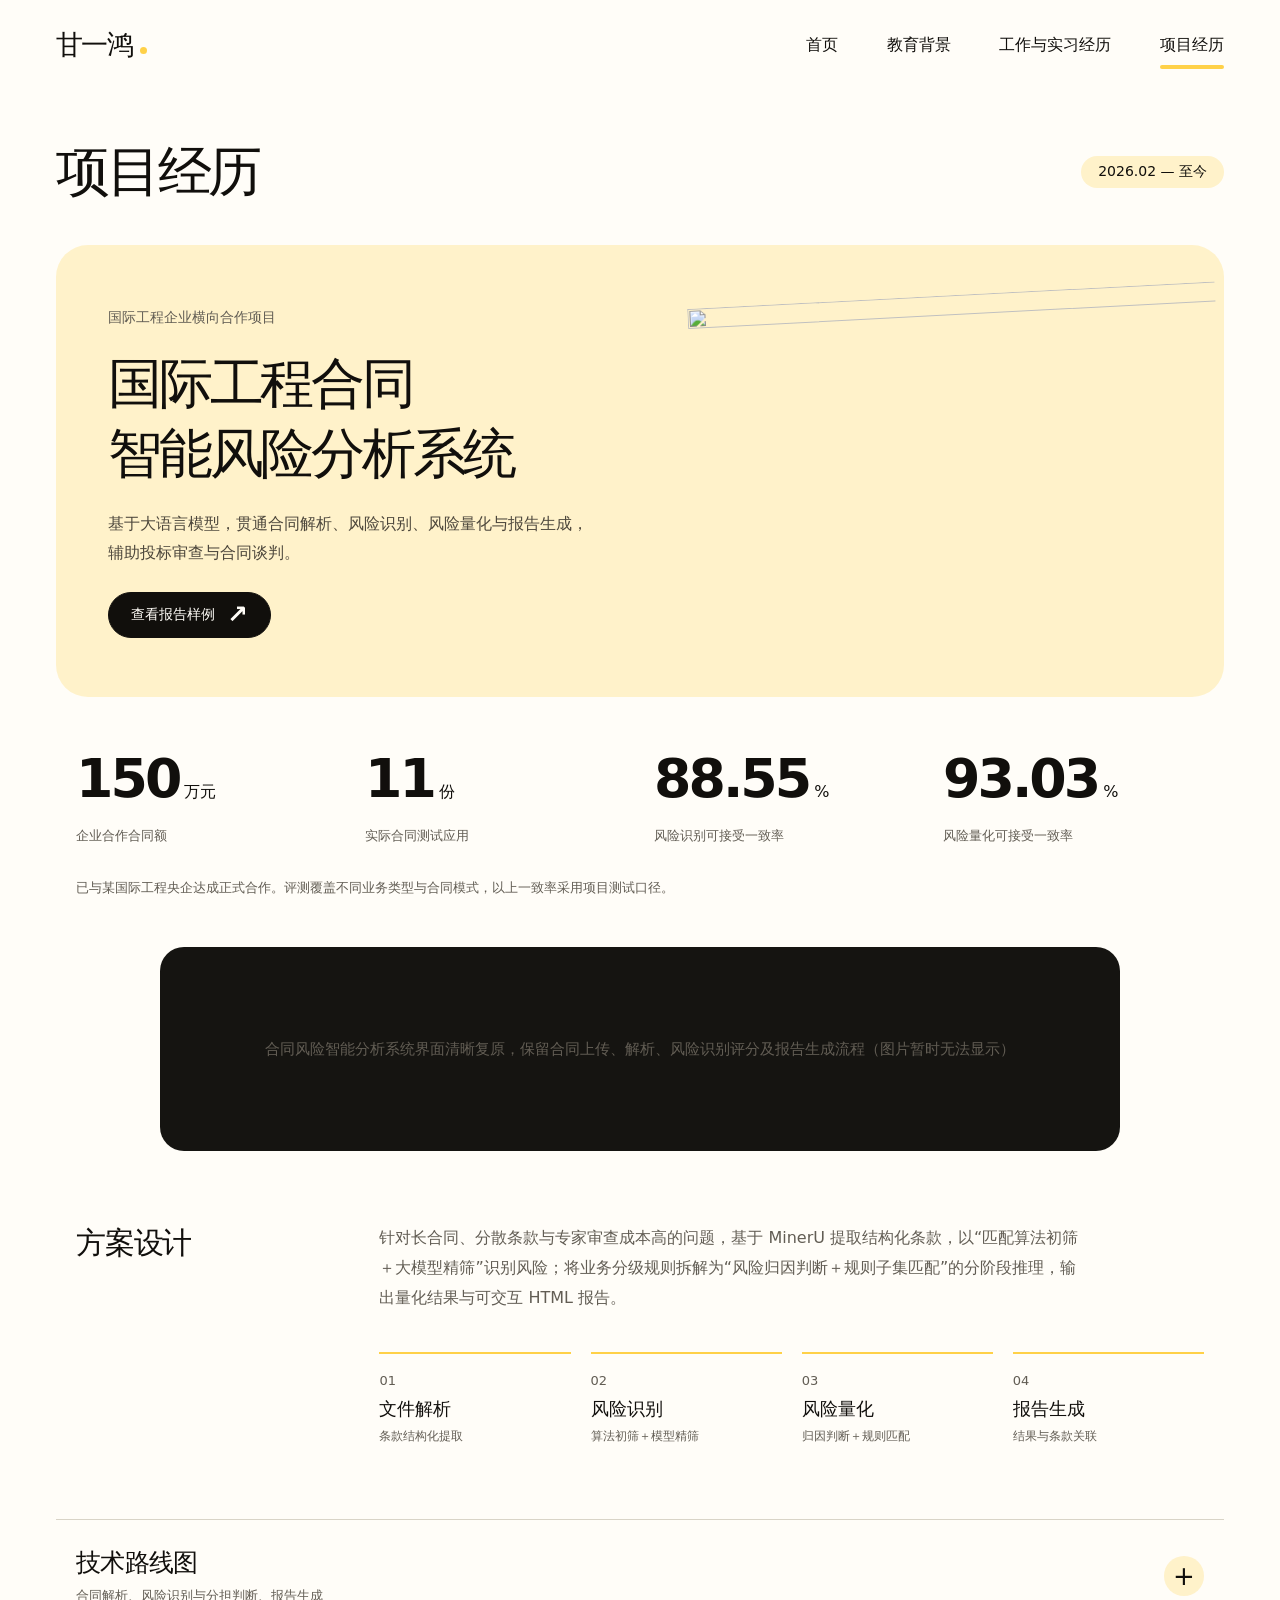
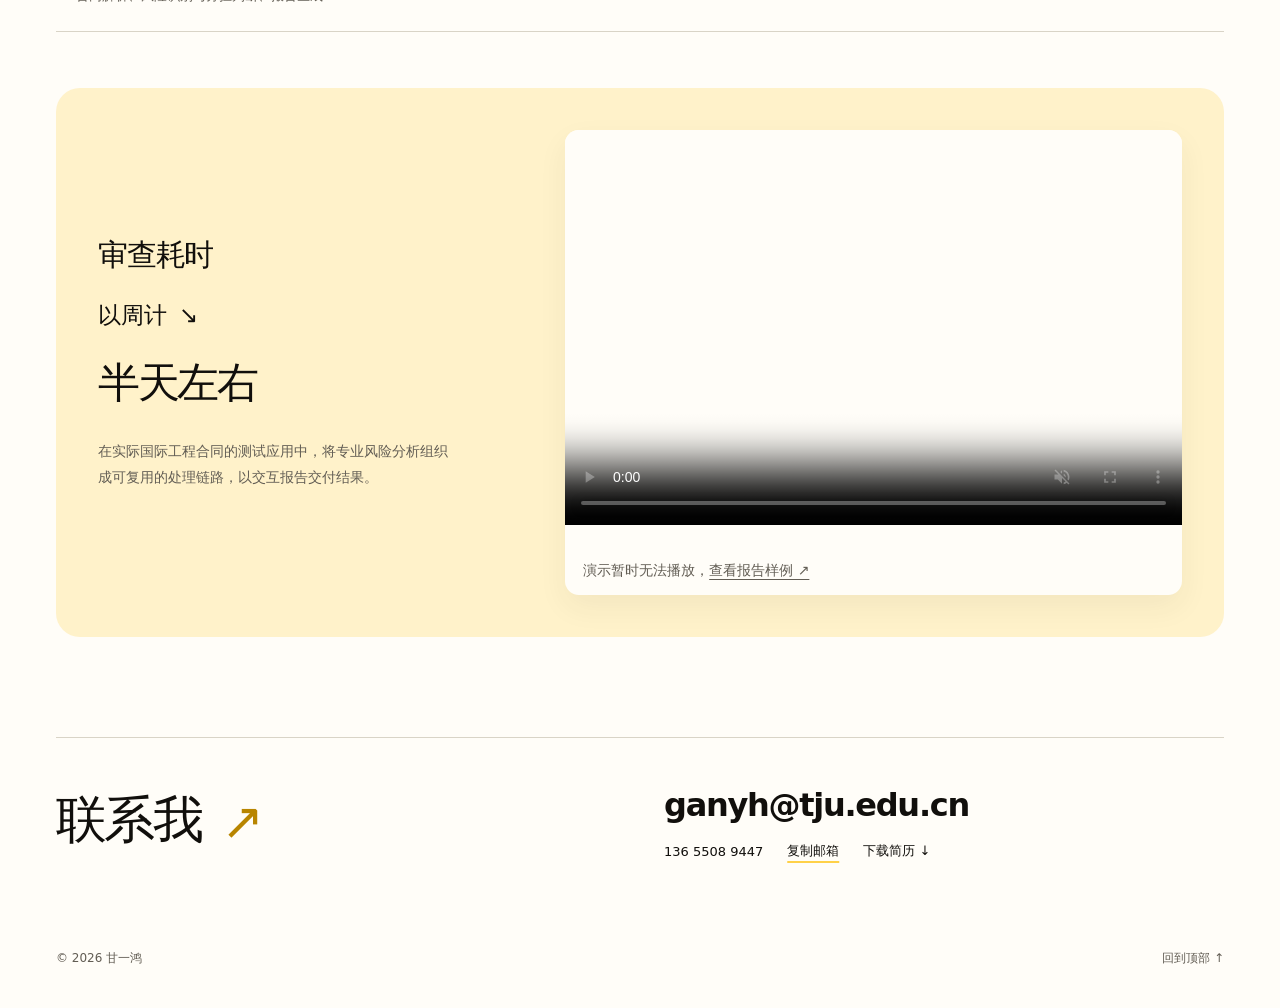
==== portfolio/projects.html @ 6bf3b50a "Add standalone personal portfolio and verified asset import" ====
<!doctype html>
<html lang="zh-CN">
<head>
<meta charset="UTF-8">
<meta name="viewport" content="width=device-width, initial-scale=1, viewport-fit=cover">
<meta name="theme-color" content="#fffdf8">
<meta name="description" content="甘一鸿，天津大学本硕，职业方向：AI、产品、业务销售。腾讯Cheso与数势科技产品经历，以及国际工程合同风险分析系统企业合作项目。">
<meta property="og:title" content="项目经历 · 甘一鸿">
<meta property="og:description" content="天津大学本硕 · AI产品 · 互联网大厂校招">
<meta property="og:type" content="website">
<title>项目经历 · 甘一鸿</title>
<link rel="icon" href="assets/favicon.svg" type="image/svg+xml">
<link rel="stylesheet" href="theme.css">
<script src="app.js" defer></script>
<link rel="canonical" href="https://agan0615.github.io/contract-risk-analysis-system/portfolio/projects.html">
<meta property="og:url" content="https://agan0615.github.io/contract-risk-analysis-system/portfolio/projects.html">
<meta property="og:image" content="https://agan0615.github.io/contract-risk-analysis-system/portfolio/assets/portrait-hd.webp">
</head>
<body class="page-projects">
<a class="skip-link" href="#main">跳转到主要内容</a>
<div class="reading-progress" aria-hidden="true"></div>
<header class="site-header" id="top"><div class="header-inner wrap">
<a class="brand" href="index.html" aria-label="甘一鸿的个人网站首页">甘一鸿<span class="brand-dot" aria-hidden="true"></span></a>
<button class="menu-toggle" type="button" aria-expanded="false" aria-controls="main-nav" hidden><span>菜单</span><span class="menu-lines" aria-hidden="true"></span></button>
<nav class="main-nav" id="main-nav" aria-label="主导航"><a href="index.html">首页</a><a href="education.html">教育背景</a><a href="experience.html">工作与实习经历</a><a href="projects.html" aria-current="page">项目经历</a></nav>
</div></header>
<main id="main"><section class="page-heading wrap hero-enter"><h1>项目经历</h1><span class="period-pill">2026.02 — 至今</span></section>
<article class="project-page wrap" aria-labelledby="contract-title">
<div class="case-hero contract-hero"><div class="case-hero-copy hero-enter"><p class="case-meta">国际工程企业横向合作项目</p><h2 id="contract-title">国际工程合同<br>智能风险分析系统</h2><p class="case-summary">基于大语言模型，贯通合同解析、风险识别、风险量化与报告生成，辅助投标审查与合同谈判。</p><a class="button button-primary button-small report-sample-link" href="https://agan0615.github.io/contract-risk-analysis-system/" target="_blank" rel="noopener noreferrer">查看报告样例 <span aria-hidden="true">↗</span><span class="sr-only">（在新窗口打开）</span></a></div><img class="case-hero-art" src="assets/contract-art.webp" width="960" height="640" alt="" fetchpriority="high"></div>
<section class="project-results reveal" aria-label="项目应用成果"><div><strong>150<span>万元</span></strong><p>企业合作合同额</p></div><div><strong>11<span>份</span></strong><p>实际合同测试应用</p></div><div><strong>88.55<span>%</span></strong><p>风险识别可接受一致率</p></div><div><strong>93.03<span>%</span></strong><p>风险量化可接受一致率</p></div></section>
<p class="results-note">已与某国际工程央企达成正式合作。评测覆盖不同业务类型与合同模式，以上一致率采用项目测试口径。</p>
<a class="project-report image-frame media-zoom reveal" href="assets/contract-system-hd.webp" data-image-title="合同风险智能分析 · 系统工作界面" target="_blank" rel="noopener noreferrer" aria-label="放大查看合同风险智能分析系统的工作界面"><img src="assets/contract-system-hd.webp" width="1559" height="1009" alt="合同风险智能分析系统界面清晰复原，保留合同上传、解析、风险识别评分及报告生成流程" loading="lazy"><span class="zoom-hint" aria-hidden="true">查看大图 ↗</span></a>
<section class="project-method reveal" aria-labelledby="method-title"><h3 id="method-title">方案设计</h3><div><p>针对长合同、分散条款与专家审查成本高的问题，基于 MinerU 提取结构化条款，以“匹配算法初筛＋大模型精筛”识别风险；将业务分级规则拆解为“风险归因判断＋规则子集匹配”的分阶段推理，输出量化结果与可交互 HTML 报告。</p><ol class="solution-flow"><li><span>01</span><h4>文件解析</h4><p>条款结构化提取</p></li><li><span>02</span><h4>风险识别</h4><p>算法初筛＋模型精筛</p></li><li><span>03</span><h4>风险量化</h4><p>归因判断＋规则匹配</p></li><li><span>04</span><h4>报告生成</h4><p>结果与条款关联</p></li></ol></div></section>
<details class="roadmap-disclosure"><summary><span><strong>技术路线图</strong><small>合同解析、风险识别与分担判断、报告生成</small></span><span class="roadmap-action" aria-hidden="true">+</span></summary><div class="roadmap-panel"><div class="roadmap-scroll"><a class="image-frame media-zoom" href="assets/technical-roadmap.webp" data-image-title="完整技术路线图" target="_blank" rel="noopener noreferrer" aria-label="放大查看完整技术路线图"><img src="assets/technical-roadmap-preview.webp" width="1600" height="2845" alt="用户提供的技术路线图第1页，完整展示合同文件解析、风险识别及风险分担判断、风险分析报告生成的系统方案" loading="lazy"></a></div><a class="roadmap-full-link media-zoom" href="assets/technical-roadmap.webp" data-image-title="完整技术路线图" target="_blank" rel="noopener noreferrer">查看完整路线图 <span aria-hidden="true">↗</span></a></div></details>
<section class="project-outcome reveal" aria-labelledby="outcome-title"><div><h3 id="outcome-title">审查耗时</h3><p class="time-comparison">以周计<span aria-hidden="true">↘</span><strong>半天左右</strong></p><p>在实际国际工程合同的测试应用中，将专业风险分析组织成可复用的处理链路，以交互报告交付结果。</p></div><div class="report-demo"><video class="report-video" data-report-demo controls muted loop playsinline preload="metadata" poster="assets/report-demo-poster.webp" width="1920" height="1230" aria-label="风险分析报告样例的高清滚动演示"><source src="assets/report-scroll-demo.mp4" type="video/mp4"><p>当前浏览器无法播放演示，请<a href="https://agan0615.github.io/contract-risk-analysis-system/" target="_blank" rel="noopener noreferrer">查看报告样例</a>。</p></video><p class="video-error" hidden>演示暂时无法播放，<a href="https://agan0615.github.io/contract-risk-analysis-system/" target="_blank" rel="noopener noreferrer">查看报告样例 ↗</a></p></div></section>
</article>




</main>
<section class="contact-strip wrap" id="contact" aria-labelledby="contact-title">
<div><h2 id="contact-title">联系我<span aria-hidden="true">↗</span></h2></div>
<div class="contact-links"><a href="mailto:ganyh@tju.edu.cn" class="contact-email">ganyh@tju.edu.cn</a><div class="contact-small"><a href="tel:+8613655089447">136 5508 9447</a><button class="text-link" id="copy-email" type="button" hidden>复制邮箱</button><a href="assets/resume.pdf" download="甘一鸿-个人简历.pdf">下载简历 ↓</a></div><p class="copy-status" id="copy-status" role="status" aria-live="polite"></p></div>
</section>
<footer class="footer wrap"><span>© <span id="current-year">2026</span> 甘一鸿</span><a href="#top">回到顶部 ↑</a></footer>
<dialog class="image-dialog" aria-labelledby="image-dialog-title"><div class="image-dialog-heading"><h2 id="image-dialog-title">系统界面</h2><div class="image-dialog-actions"><button type="button" class="image-size-toggle" aria-pressed="false">原图尺寸</button><button type="button" class="dialog-close" aria-label="关闭大图">关闭 <span aria-hidden="true">×</span></button></div></div><div class="dialog-canvas" tabindex="0" aria-label="图片区域，可滚动查看"><img alt="" class="dialog-image"></div></dialog>
</body>
</html>
---- portfolio/theme.css ----
:root {
  --paper: oklch(0.993 0.007 88);
  --ink: oklch(0.17 0.008 82);
  --muted: oklch(0.48 0.016 83);
  --yellow: oklch(0.88 0.157 88);
  --soft-yellow: oklch(0.965 0.055 89);
  --line: oklch(0.87 0.018 86);
  --ease: cubic-bezier(0.16,1,0.3,1);
  --page-width: 1376px;
  color-scheme: light;
  font-family: "Microsoft YaHei","PingFang SC","Noto Sans SC",system-ui,sans-serif;
  color: var(--ink);
  background: var(--paper);
  font-synthesis: none;
  -webkit-font-smoothing: antialiased;
  scroll-behavior: smooth;
  scroll-padding-top: 112px;
}
*,*::before,*::after { box-sizing: border-box; }
body { margin: 0; }
a { color: inherit; text-decoration: none; }
button { font: inherit; color: inherit; cursor: pointer; }
button,a { -webkit-tap-highlight-color: transparent; touch-action: manipulation; }
button { border: 0; }
img { display: block; max-width: 100%; }
svg { display: block; }
h1,h2,h3,h4,p,figure { margin: 0; }
h1,h2,h3,h4 { text-wrap: balance; }
p { line-height: 1.85; }
ul,ol { padding: 0; margin: 0; }
[hidden] { display: none !important; }
::selection { background: var(--yellow); color: var(--ink); }
:focus-visible { outline: 3px solid var(--ink); outline-offset: 6px; }
.wrap { width: min(calc(100% - 112px),var(--page-width)); margin-inline: auto; }
.sr-only { position: absolute; width: 1px; height: 1px; margin: -1px; overflow: hidden; clip: rect(0,0,0,0); white-space: nowrap; }
.skip-link { position: fixed; z-index: 100; top: -80px; left: 20px; padding: 14px 22px; color: var(--paper); background: var(--ink); border-radius: 8px; }
.skip-link:focus { top: 12px; }
.reading-progress { height: 3px; position: fixed; inset: 0 0 auto; z-index: 50; background: var(--yellow); transform: scaleX(var(--progress,0)); transform-origin: left; pointer-events: none; }
.site-header { position: sticky; top: 0; z-index: 30; background: var(--paper); transition: box-shadow 240ms var(--ease),background 240ms var(--ease); }
.site-header.is-scrolled { box-shadow: 0 1px 0 var(--line); background: oklch(0.993 0.007 88 / 0.96); backdrop-filter: blur(16px); }
.header-inner { min-height: 90px; display: flex; align-items: center; justify-content: space-between; gap: 32px; }
.brand { display: inline-flex; align-items: baseline; gap: 8px; white-space: nowrap; font-size: 27px; font-weight: 800; letter-spacing: -.06em; }
.brand-dot { width: 7px; height: 7px; border-radius: 50%; background: var(--yellow); }
.main-nav { display: flex; align-items: center; gap: clamp(22px,3.8vw,58px); }
.main-nav a { position: relative; padding: 19px 0; font-weight: 650; font-size: 16px; white-space: nowrap; }
.main-nav a::after { content: ""; position: absolute; bottom: 6px; left: 0; width: 100%; height: 4px; background: var(--yellow); transform: scaleX(0); transform-origin: left; transition: transform 230ms var(--ease); border-radius: 2px; }
.main-nav a[aria-current]::after,.main-nav a:hover::after { transform: scaleX(1); }
.menu-toggle { display: inline-flex; align-items: center; gap: 12px; min-height: 44px; background: transparent; padding: 4px 0 4px 16px; }
.menu-lines { display: block; width: 20px; height: 10px; border-block: 1.5px solid currentColor; transition: transform 200ms var(--ease); }
.menu-toggle[aria-expanded="true"] .menu-lines { transform: rotate(-12deg); }
.button { display: inline-flex; align-items: center; justify-content: center; gap: 12px; min-height: 56px; padding: 12px 30px; border-radius: 100px; font-size: 17px; font-weight: 650; border: 1.5px solid var(--ink); transition: transform 220ms var(--ease),background 220ms var(--ease),box-shadow 220ms var(--ease); }
.button svg { width: 22px; height: 22px; }
.button span[aria-hidden] { font-size: 25px; line-height: 1; }
.button-primary { color: var(--paper); background: var(--ink); }
.button-outline { background: transparent; }
.button-small { font-size: 14px; min-height: 46px; padding: 8px 22px; }
.text-link { display: inline-flex; gap: 12px; align-items: center; padding-block: 8px; background: transparent; border: 0; font-weight: 600; text-decoration: underline; text-decoration-color: var(--yellow); text-underline-offset: 6px; text-decoration-thickness: 2px; }
.home-hero { position: relative; isolation: isolate; background: var(--paper); min-height: 590px; display: grid; grid-template-columns: 1.2fr 1fr; align-items: center; gap: 16px; padding-block: 28px 32px; }
.hero-ribbon { position: absolute; inset: 0; height: 100%; width: 100%; z-index: -1; pointer-events: none; transform: translate3d(0,var(--hero-shift,0px),0); }
.home-intro { position: relative; z-index: 3; padding-block: 20px; }
.home-intro h1 { display: inline-block; position: relative; font-size: clamp(88px,11vw,156px); font-weight: 900; line-height: 1.2; letter-spacing: -.065em; margin-left: -.035em; padding-bottom: 16px; }
.home-intro h1 svg { position: absolute; left: 5%; bottom: 2px; width: 100%; height: 32px; z-index: -1; }
.home-role { font-size: clamp(38px,5vw,72px); font-weight: 800; letter-spacing: -.055em; line-height: 1.45; margin-top: 4px; white-space: nowrap; }
.home-role.home-directions { font-size: clamp(30px,4vw,58px); letter-spacing: -.045em; }
@media (max-width: 699px) {
  .home-role.home-directions { font-size: clamp(27px,8.2vw,42px); }
}
.personal-tags { display: flex; flex-wrap: wrap; gap: 10px; list-style: none; margin-top: 24px; }
.personal-tags li { background: var(--soft-yellow); padding: 7px 18px; border-radius: 100px; font-size: 14px; white-space: nowrap; }
.hero-actions { display: flex; flex-wrap: wrap; gap: 18px; margin-top: 34px; }
.portrait-stage { position: relative; align-self: end; justify-self: center; width: min(100%,430px); margin-bottom: 0; background: var(--paper); }
.original-portrait { width: 100%; height: auto; aspect-ratio: 5 / 6; mix-blend-mode: multiply; }
.portrait-front-ribbon { position: absolute; width: 112%; height: 60px; bottom: -22px; left: -6%; }
.chapter-gallery { display: grid; grid-template-columns: repeat(3,minmax(0,1fr)); gap: 20px; padding-top: 10px; padding-bottom: 16px; }
.chapter-link { position: relative; isolation: isolate; display: block; height: 310px; background: var(--soft-yellow); border-radius: 24px; overflow: hidden; transition: background 220ms var(--ease); }
.chapter-link h2 { position: relative; z-index: 2; padding: 26px 28px 0; font-size: clamp(22px,2.05vw,30px); line-height: 1.35; letter-spacing: -.035em; }
.chapter-link h2 span { display: block; font-size: .82em; margin-top: 3px; }
.chapter-link img { position: absolute; width: 100%; max-width: none; height: auto; left: 0; bottom: -25px; z-index: -1; transition: transform 600ms var(--ease); }
.chapter-link:nth-child(2) img { width: 102%; left: 1%; bottom: -3px; }
.chapter-link:nth-child(3) img { width: 100%; bottom: -22px; }
.chapter-arrow { position: absolute; right: 22px; bottom: 18px; width: 36px; height: 36px; display: grid; place-items: center; font-size: 28px; background: var(--paper); border-radius: 50%; transition: transform 220ms var(--ease); }
.page-heading { display: flex; align-items: center; justify-content: space-between; gap: 24px; padding-block: 48px 40px; }
.page-heading h1 { font-size: clamp(36px,4.2vw,60px); font-weight: 800; letter-spacing: -.06em; line-height: 1.25; }
.period-pill,.subtle-tag { display: inline-block; border-radius: 100px; background: var(--soft-yellow); padding: 7px 17px; font-size: 14px; font-weight: 500; white-space: nowrap; }
.page-anchors { display: flex; align-items: center; gap: 10px; }
.page-anchors a { font-size: 14px; padding: 10px 18px; border: 1px solid var(--line); border-radius: 100px; }
.page-anchors a:hover { background: var(--soft-yellow); border-color: var(--yellow); }
.image-frame { position: relative; overflow: hidden; background: oklch(0.96 0.018 87); }
.image-frame img { width: 100%; height: auto; }
.image-fallback { display: grid; place-items: center; min-height: 180px; padding: 24px; font-size: 15px; line-height: 1.6; text-align: center; color: var(--muted); overflow-wrap: anywhere; }
.education-hero { display: grid; grid-template-columns: .8fr 1.2fr; align-items: center; gap: 40px; padding-block: 20px 72px; }
.education-identity { position: relative; padding-left: 20px; }
.education-identity h2 { font-size: clamp(50px,5.8vw,84px); letter-spacing: -.065em; font-weight: 800; line-height: 1.2; }
.education-identity p { font-size: 27px; margin-top: 20px; }
.education-identity .subtle-tag { margin-top: 20px; }
.education-identity svg { width: 80%; margin-top: 20px; }
.education-photo { border-radius: 32px 100px 32px 32px; box-shadow: 18px 18px 0 var(--soft-yellow); }
.education-photo img { aspect-ratio: 1.5; object-fit: cover; }
.degree-section { max-width: 1060px; }
.degree-entry { display: grid; grid-template-columns: .75fr 1.5fr; gap: 48px; padding-block: 44px; border-top: 1px solid var(--line); }
.degree-label { display: flex; flex-direction: column; gap: 12px; }
.degree-label > span { font-size: 36px; font-weight: 750; letter-spacing: -.04em; }
.degree-label time { color: var(--muted); font-size: 15px; font-variant-numeric: tabular-nums; }
.degree-content h2 { font-size: 29px; display: flex; align-items: center; flex-wrap: wrap; gap: 16px; }
.degree-content p { max-width: 560px; font-size: 16px; color: var(--muted); }
.degree-school { margin-block: 12px 16px; }
.degree-content .text-link { margin-top: 18px; font-size: 14px; }
.award-section { position: relative; display: flex; align-items: center; justify-content: space-between; gap: 36px; padding: 28px 48px; margin-block: 56px 48px; border-radius: 24px; background: var(--yellow); }
.award-year { font-size: clamp(56px,7vw,100px); line-height: 1; font-weight: 800; letter-spacing: -.07em; }
.award-section h2 { font-size: clamp(24px,2.6vw,38px); letter-spacing: -.045em; }
.award-section > svg { width: 76px; height: 76px; }
.campus-wide { height: 330px; border-radius: 24px; }
.campus-wide img { height: 100%; object-fit: cover; object-position: 50% 57%; }
.career-case,.project-page { scroll-margin-top: 120px; }
.case-hero { position: relative; isolation: isolate; overflow: hidden; display: grid; grid-template-columns: 1fr 1fr; align-items: center; gap: 12px; padding: 50px 52px; background: var(--soft-yellow); border-radius: 32px; }
.case-hero-copy { z-index: 2; min-width: 0; }
.case-meta { font-size: 14px; color: var(--muted); margin-bottom: 18px; font-variant-numeric: tabular-nums; }
.case-hero h2 { font-size: clamp(48px,5.2vw,76px); line-height: 1.14; letter-spacing: -.06em; font-weight: 800; }
.tencent-hero h2 span { display: block; font-size: .9em; margin-top: 4px; letter-spacing: -.065em; }
.case-role { font-size: 22px; font-weight: 650; margin-top: 20px; line-height: 1.5; }
.case-summary { font-size: 16px; margin-top: 20px; max-width: 480px; color: oklch(0.4 0.02 83); }
.case-hero .button { margin-top: 24px; }
.case-hero-art { width: 116%; max-width: none; height: auto; margin-left: -4%; transform: rotate(-3deg); }
.case-body { display: grid; grid-template-columns: .7fr 1.3fr; gap: 68px; padding: 76px 24px 56px; }
.case-section-title h3 { font-size: 32px; letter-spacing: -.04em; }
.case-section-title > p { margin-top: 20px; max-width: 240px; color: var(--muted); font-size: 17px; }
.company-legal { display: block; font-size: 13px; color: var(--muted); margin-top: 32px; }
.feature-list { min-width: 0; }
.feature-detail { border-top: 1px solid var(--line); }
.feature-detail:last-child { border-bottom: 1px solid var(--line); }
.feature-detail summary { list-style: none; display: flex; align-items: center; justify-content: space-between; gap: 16px; cursor: pointer; padding: 23px 0; font-size: 23px; font-weight: 650; }
.feature-detail summary::-webkit-details-marker { display: none; }
.feature-detail summary small { display: block; font-size: 13px; font-weight: 400; color: var(--muted); margin-top: 7px; }
.detail-plus { width: 32px; height: 32px; flex: 0 0 auto; border-radius: 50%; background: var(--soft-yellow); display: grid; place-items: center; font-size: 22px; font-weight: 400; transition: transform 240ms var(--ease); }
.feature-detail[open] .detail-plus { transform: rotate(45deg); background: var(--yellow); }
.feature-detail > p { padding: 0 32px 25px 0; font-size: 15px; color: var(--muted); max-width: 65ch; }

/* Tencent: a quiet result overview, followed by three connected case chapters. */
.tencent-outcomes { display: grid; grid-template-columns: repeat(3, minmax(0, 1fr)); margin: 0; padding: 44px 24px 34px; }
.tencent-outcomes > div { display: flex; flex-direction: column-reverse; gap: 10px; padding: 0 30px; }
.tencent-outcomes > div:first-child { padding-left: 0; }
.tencent-outcomes > div + div { border-left: 1px solid var(--line); }
.tencent-outcomes dt { color: var(--muted); font-size: 13px; }
.tencent-outcomes dd { margin: 0; font-size: clamp(28px, 3.4vw, 46px); line-height: 1.2; font-weight: 650; letter-spacing: -.055em; white-space: nowrap; font-variant-numeric: tabular-nums; }
.tencent-outcomes .metric-unit { font-size: .57em; letter-spacing: 0; margin-left: 2px; }
.tencent-outcomes .metric-arrow { color: var(--muted); font-size: .65em; font-weight: 400; }
.case-body.tencent-story { padding-top: 36px; }
.tencent-chapter summary { gap: 18px; }
.chapter-number { color: var(--muted); font-size: 12px; font-weight: 400; align-self: flex-start; padding-top: 8px; font-variant-numeric: tabular-nums; }
.chapter-title { flex: 1; }
.tencent-chapter .detail-plus { flex-shrink: 0; }
.tencent-chapter .detail-copy { padding-left: 32px; padding-right: 0; }
.chapter-results { display: flex; flex-wrap: wrap; gap: 24px 28px; margin: 0; padding-top: 22px; }
.chapter-results > div { display: grid; grid-template-rows: auto 1fr; gap: 7px; flex: 1 1 140px; }
.chapter-results dt { grid-row: 2; }
.chapter-results dd { grid-row: 1; }
.chapter-results dt { color: var(--muted); font-size: 11px; line-height: 1.7; }
.chapter-results dd { margin: 0; color: var(--ink); font-size: 24px; line-height: 1.3; font-weight: 600; white-space: nowrap; font-variant-numeric: tabular-nums; letter-spacing: -.035em; }
.chapter-results dd > span { color: var(--muted); font-size: .7em; font-weight: 400; }
.chapter-results dd > .result-unit { margin-left: 3px; font-size: .55em; }

/* Publications use the visual language of files, with native PDF viewing/downloads. */
.publications { max-width: 1060px; margin-bottom: 52px; }
.publications-disclosure { border-top: 1px solid var(--line); border-bottom: 1px solid var(--line); }
.publications-disclosure > summary { display: flex; align-items: center; justify-content: space-between; gap: 20px; list-style: none; cursor: pointer; padding: 24px 0; }
.publications-disclosure > summary::-webkit-details-marker { display: none; }
.publications-label { display: flex; align-items: baseline; gap: 16px; font-size: 17px; font-weight: 600; }
.publication-count { color: var(--muted); font-size: 12px; font-weight: 400; }
.publications-action { display: flex; align-items: center; gap: 14px; font-size: 13px; font-weight: 500; }
.publications-action .detail-plus { width: 30px; height: 30px; font-size: 20px; }
.publications-disclosure[open] .detail-plus { transform: rotate(45deg); background: var(--yellow); }
.publication-list { display: grid; grid-template-columns: repeat(3, minmax(0, 1fr)); gap: 24px; padding-bottom: 28px; }
.publication-file { min-width: 0; display: grid; grid-template-columns: minmax(0, 1fr) 32px; align-items: start; column-gap: 8px; padding-top: 22px; border-top: 1px solid var(--line); }
.publication-open { display: grid; grid-template-columns: 31px minmax(0, 1fr); align-items: start; gap: 13px; min-width: 0; border-radius: 4px; }
.pdf-icon { width: 31px; height: 38px; color: var(--ink); }
.pdf-icon path { stroke: currentColor; stroke-width: 1.3; stroke-linejoin: round; }
.pdf-icon text { font: 600 9px Arial, sans-serif; fill: currentColor; }
.publication-info { display: block; min-width: 0; }
.publication-title { display: block; overflow: hidden; text-overflow: ellipsis; white-space: nowrap; font-size: 14px; font-weight: 600; line-height: 1.7; }
.publication-journal { display: block; color: var(--muted); font-size: 11px; line-height: 1.8; margin-top: 6px; }
.manuscript-note { white-space: nowrap; }
.publication-download { display: flex; align-items: center; justify-content: center; width: 32px; height: 32px; color: var(--muted); border-radius: 50%; transition: background .2s, color .2s; }
.publication-download svg { width: 16px; height: 16px; stroke: currentColor; stroke-width: 1.5; stroke-linecap: round; stroke-linejoin: round; }
.publication-open:hover .publication-title { text-decoration: underline; text-underline-offset: 4px; }
.publication-download:hover { color: var(--ink); background: var(--yellow); }
@media (max-width: 1000px) {
  .tencent-outcomes > div { padding-inline: 20px; }
  .publication-list { grid-template-columns: 1fr; gap: 0; padding-bottom: 12px; }
  .publication-file { padding-block: 18px; }
  .publication-journal { margin-top: 3px; }
}
@media (max-width: 699px) {
  .tencent-outcomes { grid-template-columns: 1fr; padding: 26px 0 0; }
  .tencent-outcomes > div { flex-direction: row-reverse; justify-content: space-between; align-items: center; gap: 16px; padding: 19px 0; }
  .tencent-outcomes > div + div { border-left: 0; border-top: 1px solid var(--line); }
  .tencent-outcomes dt { max-width: 126px; font-size: 12px; text-align: right; }
  .tencent-outcomes dd { font-size: 30px; letter-spacing: -.04em; }
  .case-body.tencent-story { padding-top: 28px; }
  .tencent-chapter .detail-copy { padding-left: 0; }
  .chapter-number { padding-top: 5px; font-size: 11px; }
  .chapter-results { gap: 20px; padding-top: 20px; }
  .chapter-results > div { flex-basis: 110px; }
  .chapter-results dd { font-size: 23px; }
  .publications { margin-bottom: 28px; }
  .publications-disclosure > summary { padding-block: 21px; gap: 12px; }
  .publications-label { gap: 10px; font-size: 16px; }
  .publications-action { gap: 8px; font-size: 12px; }
}
.career-media { display: grid; grid-template-columns: 3fr 1fr; gap: 20px; }
.cheso-preview { aspect-ratio: 2.65; border-radius: 20px; }
.cheso-preview img { position: absolute; top: 0; left: -100%; width: 200%; max-width: none; height: auto; }
.tencent-photo { border-radius: 20px; }
.tencent-photo img { position: absolute; inset: 0; width: 100%; height: 100%; object-fit: cover; object-position: 50% 55%; }
.shushi-section { padding-top: 104px; }
.company-heading { display: flex; align-items: center; justify-content: space-between; gap: 32px; padding: 0 20px; }
.company-heading h2 { font-size: clamp(40px,4vw,58px); letter-spacing: -.06em; }
.company-heading .case-meta { margin-bottom: 10px; }
.company-heading .case-role { margin-top: 12px; }
.company-heading .company-legal { margin-top: 14px; }
.company-heading > img { width: 180px; height: auto; }
.poc-results { display: grid; grid-template-columns: repeat(3,minmax(0,1fr)); background: var(--ink); color: var(--paper); padding: 36px 48px; border-radius: 24px; margin-top: 40px; gap: 32px; }
.poc-results strong { display: block; font-size: clamp(42px,5vw,72px); font-weight: 750; letter-spacing: -.065em; line-height: 1.2; font-variant-numeric: tabular-nums; }
.poc-results strong span { color: var(--yellow); font-size: .6em; margin-left: 4px; }
.poc-results p { font-size: 14px; opacity: .8; margin-top: 10px; }
.product-story { display: grid; grid-template-columns: 1fr 1.1fr; gap: 64px; align-items: center; margin-top: 72px; }
.product-story h3,.ada-section h3 { font-size: 38px; letter-spacing: -.05em; }
.product-description { font-size: 17px; color: var(--muted); margin-top: 12px; }
.product-story h4 { font-size: 16px; margin-top: 26px; margin-bottom: 8px; }
.product-story-copy > p:not(.product-description),.ada-content p { font-size: 15px; color: var(--muted); }
.product-story .text-link { font-size: 14px; margin-top: 20px; }
.swift-preview { border-radius: 24px; padding: 12px; background: oklch(0.95 0.02 260); transform: rotate(2deg); box-shadow: 0 18px 40px oklch(0.25 0.02 260 / .07); }
.swift-preview img { border-radius: 12px; }
.ada-section { display: grid; grid-template-columns: .7fr 1.3fr; gap: 64px; margin-top: 72px; padding: 42px 0 0; border-top: 1px solid var(--line); }
.ada-section .product-description { max-width: 260px; }
.ada-content p + p { margin-top: 20px; }
.ada-content strong { color: var(--ink); font-weight: 650; }
.contract-hero { grid-template-columns: 1.25fr .9fr; }
.contract-hero h2 { font-size: clamp(36px,4.2vw,60px); line-height: 1.3; }
.contract-hero .case-hero-art { width: 120%; margin-left: -8%; }
.project-results { display: grid; grid-template-columns: repeat(4,minmax(0,1fr)); gap: 28px; padding: 50px 20px 28px; }
.project-results strong { display: block; font-size: clamp(34px,4.2vw,62px); line-height: 1.2; letter-spacing: -.055em; font-weight: 750; font-variant-numeric: tabular-nums; }
.project-results strong span { font-size: 16px; font-weight: 500; margin-left: 5px; letter-spacing: 0; }
.project-results p { font-size: 13px; color: var(--muted); margin-top: 12px; }
.results-note { font-size: 13px; color: var(--muted); padding-inline: 20px; line-height: 1.8; }
.project-report { display: block; padding: 28px; margin-top: 48px; border-radius: 24px; background: var(--soft-yellow); }
.project-report img { border-radius: 12px; }
.media-zoom { cursor: zoom-in; }
.zoom-hint { position: absolute; bottom: 20px; right: 20px; padding: 8px 16px; font-size: 12px; border-radius: 100px; background: var(--ink); color: var(--paper); opacity: 0; transform: translateY(5px); transition: opacity 200ms var(--ease),transform 200ms var(--ease); }
.media-zoom:hover .zoom-hint,.media-zoom:focus-visible .zoom-hint { opacity: 1; transform: translateY(0); }
.project-method { display: grid; grid-template-columns: .45fr 1.55fr; gap: 64px; padding: 72px 20px; }
.project-method h3,.project-outcome h3 { font-size: 30px; letter-spacing: -.04em; }
.project-method > div > p { font-size: 16px; color: var(--muted); max-width: 70ch; }
.solution-flow { display: grid; grid-template-columns: repeat(4,minmax(0,1fr)); list-style: none; margin-top: 40px; gap: 20px; }
.solution-flow li { position: relative; padding-top: 16px; border-top: 2px solid var(--yellow); }
.solution-flow li > span { font-size: 13px; color: var(--muted); }
.solution-flow h4 { font-size: 18px; margin-top: 8px; }
.solution-flow p { font-size: 12px; color: var(--muted); margin-top: 4px; }
.project-outcome { display: grid; grid-template-columns: .8fr 1.2fr; gap: 56px; align-items: center; padding: 42px; border-radius: 24px; background: var(--soft-yellow); }
.time-comparison { margin-top: 20px; display: flex; align-items: baseline; flex-wrap: wrap; gap: 12px; font-size: 23px; line-height: 1.7; }
.time-comparison strong { display: block; width: 100%; font-size: 42px; letter-spacing: -.055em; font-weight: 750; }
.project-outcome > div > p:last-child { font-size: 14px; color: var(--muted); max-width: 350px; margin-top: 20px; }
.project-outcome .image-frame { display: block; border-radius: 12px; box-shadow: 0 12px 30px oklch(0.3 0.03 82 / .06); }
.contact-strip { display: grid; grid-template-columns: 1fr 1fr; gap: 48px; align-items: start; border-top: 1px solid var(--line); padding-top: 48px; margin-top: 100px; }
.contact-strip h2 { display: inline-flex; gap: 20px; align-items: center; font-size: clamp(36px,4vw,54px); letter-spacing: -.05em; }
.contact-strip h2 span { color: oklch(0.65 0.14 83); font-weight: 400; }
.contact-email { font-size: clamp(22px,2.5vw,34px); font-weight: 650; letter-spacing: -.04em; }
.contact-small { display: flex; gap: 24px; flex-wrap: wrap; align-items: center; margin-top: 18px; font-size: 13px; }
.contact-small .text-link { font-weight: 400; padding: 0; }
.copy-status { min-height: 28px; margin-top: 8px; font-size: 12px; color: var(--muted); }
.footer { display: flex; justify-content: space-between; align-items: center; gap: 24px; padding-block: 40px 28px; color: var(--muted); font-size: 12px; }
.footer a { min-height: 44px; display: inline-flex; align-items: center; }
.image-dialog { width: min(95vw,1420px); max-height: 92dvh; padding: 20px; border: 1px solid var(--line); border-radius: 18px; background: var(--paper); color: var(--ink); box-shadow: 0 30px 80px oklch(0.1 0.01 80 / .2); overscroll-behavior: contain; }
.image-dialog::backdrop { background: oklch(0.18 0.01 80 / .7); backdrop-filter: blur(8px); }
.image-dialog-heading { display: flex; align-items: center; justify-content: space-between; gap: 20px; margin-bottom: 16px; }
.image-dialog h2 { font-size: 16px; }
.dialog-close { min-height: 44px; background: var(--soft-yellow); border-radius: 50px; padding: 8px 18px; font-size: 14px; white-space: nowrap; }
.dialog-image { width: 100%; height: auto; border-radius: 8px; }
.hero-enter { animation: entrance 760ms var(--ease) both; animation-delay: var(--enter-delay,0ms); }
.will-reveal { opacity: 0; transform: translateY(24px); transition: opacity 700ms var(--ease),transform 700ms var(--ease); }
.is-revealed { opacity: 1; transform: none; }
@keyframes entrance { from { opacity: 0; transform: translateY(20px); } to { opacity: 1; transform: translateY(0); } }
@media (hover: hover) and (pointer: fine) {
  .button:hover { transform: translateY(-3px); box-shadow: 0 7px 0 oklch(0.88 0.157 88 / .5); }
  .button-outline:hover { background: var(--soft-yellow); }
  .chapter-link:hover { background: oklch(0.94 0.09 88); }
  .chapter-link:hover img { transform: translateY(-8px) rotate(-1.5deg); }
  .chapter-link:hover .chapter-arrow { transform: rotate(45deg); }
}
@media (min-width: 1600px) {
  .home-hero { min-height: 660px; }
  .portrait-stage { width: 460px; }
  .chapter-link { height: 330px; }
}
@media (max-width: 1100px) {
  .wrap { width: calc(100% - 72px); }
  .header-inner { min-height: 80px; }
  .main-nav { gap: 24px; }
  .main-nav a { font-size: 14px; }
  .home-hero { min-height: 520px; }
  .home-intro h1 { font-size: 118px; }
  .home-role { font-size: 52px; }
  .personal-tags { gap: 7px; margin-top: 20px; }
  .personal-tags li { padding: 6px 12px; font-size: 12px; }
  .hero-actions { gap: 12px; margin-top: 26px; }
  .button { min-height: 50px; padding: 10px 23px; font-size: 15px; }
  .portrait-stage { width: min(100%,370px); }
  .chapter-link { height: 260px; border-radius: 20px; }
  .chapter-link h2 { font-size: 23px; padding: 22px 22px 0; }
  .case-hero { padding: 40px 36px; }
  .case-body { padding-inline: 12px; gap: 40px; }
  .case-hero h2 { font-size: 60px; }
  .contract-hero h2 { font-size: 44px; }
  .product-story { gap: 36px; }
  .project-method { gap: 36px; padding-inline: 0; }
  .project-outcome { gap: 32px; padding: 32px; }
}
@media (max-width: 850px) {
  .wrap { width: calc(100% - 48px); }
  .main-nav { gap: 20px; }
  .brand { font-size: 24px; }
  .home-hero { min-height: 470px; grid-template-columns: 1.15fr 1fr; }
  .home-intro h1 { font-size: 94px; }
  .home-role { font-size: 43px; }
  .personal-tags { gap: 6px; }
  .personal-tags li { font-size: 11px; padding: 6px 9px; }
  .hero-actions .button { padding: 10px 19px; font-size: 14px; }
  .portrait-stage { margin-bottom: 22px; }
  .chapter-gallery { gap: 14px; }
  .chapter-link { height: 220px; border-radius: 16px; }
  .chapter-link h2 { font-size: 20px; padding: 20px 18px 0; }
  .chapter-link h2 span { font-size: .75em; }
  .chapter-arrow { right: 14px; bottom: 12px; font-size: 23px; width: 30px; height: 30px; }
  .page-heading { padding-block: 36px 30px; }
  .education-hero { gap: 28px; }
  .education-identity { padding-left: 0; }
  .education-identity h2 { font-size: 56px; }
  .education-photo { border-radius: 24px 70px 24px 24px; box-shadow: 10px 10px 0 var(--soft-yellow); }
  .degree-entry { gap: 32px; }
  .degree-content h2 { font-size: 25px; }
  .award-section { padding: 24px 32px; gap: 24px; }
  .award-section > svg { width: 48px; }
  .case-hero { padding: 32px 28px; }
  .case-hero h2 { font-size: 52px; }
  .case-role { font-size: 19px; }
  .case-summary { font-size: 14px; line-height: 1.9; }
  .case-body { grid-template-columns: .65fr 1.35fr; gap: 32px; padding-block: 48px; }
  .case-section-title h3 { font-size: 27px; }
  .case-section-title > p { font-size: 15px; }
  .feature-detail summary { font-size: 21px; }
  .feature-detail > p { padding-right: 0; }
  .company-heading { padding: 0; }
  .poc-results { padding: 30px; }
  .product-story { gap: 30px; }
  .product-story h3,.ada-section h3 { font-size: 32px; }
  .ada-section { gap: 32px; grid-template-columns: .7fr 1.3fr; }
  .contract-hero { grid-template-columns: 1.35fr 1fr; }
  .contract-hero h2 { font-size: 36px; }
  .project-results { gap: 16px; padding-inline: 0; }
  .project-results strong { font-size: 39px; }
  .project-results strong span { font-size: 13px; margin-left: 3px; }
  .project-results p { font-size: 12px; }
  .results-note { padding: 0; }
  .project-report { padding: 16px; }
  .project-method { grid-template-columns: 1fr; gap: 24px; padding-block: 52px; }
  .project-outcome { grid-template-columns: 1fr; padding: 32px; }
  .time-comparison strong { width: auto; }
  .project-outcome > div > p:last-child { max-width: 100%; }
  .contact-strip { gap: 24px; margin-top: 76px; }
}
@media (max-width: 699px) {
  :root { scroll-padding-top: 90px; }
  .wrap { width: calc(100% - 40px); }
  .header-inner { min-height: 72px; gap: 16px; flex-wrap: wrap; }
  .brand { font-size: 24px; }
  .site-header { position: relative; }
  html[data-enhanced] .site-header { position: sticky; }
  .main-nav { width: 100%; gap: 4px; display: grid; grid-template-columns: 1fr 1fr; padding-bottom: 16px; }
  .main-nav a { font-size: 14px; padding: 12px 8px; }
  .main-nav a::after { bottom: 5px; left: 8px; width: 28px; height: 3px; }
  html[data-enhanced] .main-nav { display: none; position: absolute; left: 0; top: 100%; padding: 12px 20px 20px; background: var(--paper); border-bottom: 1px solid var(--line); box-shadow: 0 12px 20px oklch(0.2 0.02 85 / .04); }
  html[data-enhanced] .main-nav.is-open { display: grid; }
  .home-hero { grid-template-columns: 1fr; gap: 0; padding-top: 20px; padding-bottom: 0; min-height: 0; }
  .home-intro { padding: 8px 0 0; }
  .home-intro h1 { font-size: clamp(84px,23vw,134px); line-height: 1.2; padding-bottom: 12px; }
  .home-intro h1 svg { height: 23px; bottom: 1px; }
  .home-role { font-size: clamp(36px,9.5vw,55px); line-height: 1.5; margin-top: 6px; }
  .personal-tags { margin-top: 16px; gap: 6px; }
  .personal-tags li { font-size: 11px; padding: 6px 10px; }
  .hero-actions { margin-top: 22px; gap: 12px; }
  .hero-actions .button { min-height: 46px; padding: 10px 22px; font-size: 14px; }
  .hero-actions svg { width: 18px; }
  .portrait-stage { width: 240px; justify-self: end; margin-top: 24px; margin-right: 15px; margin-bottom: 18px; }
  .portrait-front-ribbon { height: 45px; bottom: -16px; }
  .hero-ribbon { display: none; }
  .chapter-gallery { grid-template-columns: 1fr; gap: 16px; padding-top: 16px; }
  .chapter-link { height: 210px; border-radius: 20px; }
  .chapter-link h2 { font-size: 25px; padding: 24px 24px 0; max-width: 80%; }
  .chapter-link h2 span { font-size: .78em; }
  .chapter-link img { width: 75%; left: auto; right: -12%; bottom: -25px; }
  .chapter-link:nth-child(2) img { width: 76%; left: auto; right: -8%; bottom: -8px; }
  .chapter-link:nth-child(3) img { width: 80%; right: -15%; bottom: -26px; }
  .chapter-arrow { right: auto; left: 24px; bottom: 22px; width: 34px; height: 34px; font-size: 25px; }
  .page-heading { padding-block: 28px 28px; flex-wrap: wrap; gap: 20px; }
  .page-heading h1 { font-size: clamp(31px,8.3vw,42px); }
  .period-pill { font-size: 12px; padding: 6px 12px; }
  .education-hero { grid-template-columns: 1fr; padding-block: 0 44px; gap: 28px; }
  .education-identity h2 { font-size: 64px; }
  .education-identity p { font-size: 22px; margin-top: 12px; }
  .education-identity .subtle-tag { margin-top: 12px; }
  .education-identity svg { width: 230px; margin-top: 10px; }
  .education-photo { border-radius: 20px 60px 20px 20px; margin-right: 10px; }
  .degree-entry { grid-template-columns: 1fr; gap: 20px; padding-block: 30px; }
  .degree-label { flex-direction: row; align-items: center; justify-content: space-between; gap: 12px; }
  .degree-label > span { font-size: 25px; }
  .degree-label time { font-size: 12px; }
  .degree-content h2 { font-size: 25px; gap: 12px; }
  .degree-content p { font-size: 14px; }
  .degree-school { margin-block: 8px 12px; }
  .award-section { flex-wrap: wrap; gap: 16px; padding: 24px; margin-block: 32px; }
  .award-year { font-size: 64px; }
  .award-section h2 { font-size: 23px; }
  .award-section > svg { position: absolute; right: 24px; top: 22px; height: 50px; }
  .campus-wide { height: 230px; border-radius: 20px; }
  .page-anchors a { font-size: 12px; padding: 8px 14px; }
  .case-hero { grid-template-columns: 1fr; padding: 28px 24px 0; border-radius: 24px; gap: 0; }
  .case-hero h2 { font-size: 54px; }
  .case-role { margin-top: 16px; font-size: 19px; }
  .case-meta { font-size: 12px; margin-bottom: 14px; }
  .case-summary { margin-top: 16px; font-size: 14px; }
  .case-hero .button { margin-top: 20px; }
  .case-hero-art { width: 114%; margin-left: -4%; margin-top: 12px; }
  .case-body { grid-template-columns: 1fr; gap: 28px; padding: 36px 0; }
  .case-section-title > p { max-width: 100%; margin-top: 12px; font-size: 14px; }
  .case-section-title .company-legal { margin-top: 12px; font-size: 11px; }
  .feature-detail summary { padding: 21px 0; font-size: 21px; }
  .feature-detail > p { font-size: 14px; }
  .career-media { grid-template-columns: 1fr; gap: 16px; }
  .cheso-preview { border-radius: 16px; }
  .tencent-photo { height: 180px; border-radius: 16px; }
  .tencent-photo img { object-position: 50% 62%; }
  .shushi-section { padding-top: 64px; }
  .company-heading { align-items: flex-start; gap: 12px; }
  .company-heading h2 { font-size: 38px; }
  .company-heading > img { width: 80px; margin-top: 36px; }
  .company-heading .case-role { font-size: 17px; }
  .company-heading .company-legal { font-size: 11px; }
  .poc-results { padding: 24px 18px; gap: 14px; border-radius: 18px; margin-top: 28px; }
  .poc-results strong { font-size: 36px; }
  .poc-results p { font-size: 10px; margin-top: 8px; }
  .product-story { grid-template-columns: 1fr; gap: 28px; margin-top: 40px; }
  .product-story h3,.ada-section h3 { font-size: 32px; }
  .product-description { font-size: 15px; }
  .product-story-copy > p:not(.product-description),.ada-content p { font-size: 14px; }
  .swift-preview { margin-inline: 5px; border-radius: 18px; padding: 8px; }
  .ada-section { grid-template-columns: 1fr; gap: 20px; margin-top: 40px; padding-top: 32px; }
  .ada-section .product-description { max-width: none; }
  .contract-hero { grid-template-columns: 1fr; }
  .contract-hero h2 { font-size: clamp(29px,7.7vw,42px); }
  .contract-hero .case-hero-art { width: 110%; margin-left: -1%; }
  .project-results { grid-template-columns: 1fr 1fr; padding: 32px 0 24px; gap: 28px 16px; }
  .project-results strong { font-size: 42px; }
  .project-results strong span { font-size: 13px; }
  .project-results p { font-size: 11px; margin-top: 8px; }
  .results-note { font-size: 11px; }
  .project-report { padding: 10px; border-radius: 16px; margin-top: 28px; }
  .project-report img { border-radius: 8px; }
  .project-method { padding-block: 36px; gap: 20px; }
  .project-method h3,.project-outcome h3 { font-size: 25px; }
  .project-method > div > p { font-size: 14px; }
  .solution-flow { grid-template-columns: 1fr 1fr; gap: 24px 16px; margin-top: 24px; }
  .solution-flow h4 { font-size: 17px; }
  .solution-flow p { font-size: 11px; }
  .project-outcome { padding: 24px; gap: 24px; border-radius: 20px; }
  .time-comparison { font-size: 20px; }
  .time-comparison strong { font-size: 34px; }
  .project-outcome > div > p:last-child { font-size: 13px; }
  .zoom-hint { opacity: 1; transform: none; bottom: 10px; right: 10px; padding: 6px 10px; font-size: 10px; }
  .contact-strip { grid-template-columns: 1fr; gap: 28px; padding-top: 32px; margin-top: 60px; }
  .contact-strip h2 { font-size: 36px; }
  .contact-email { font-size: 27px; }
  .contact-small { gap: 18px; font-size: 12px; margin-top: 12px; }
  .footer { padding-top: 24px; padding-bottom: 20px; font-size: 11px; }
  .image-dialog { padding: 12px; width: calc(100vw - 20px); }
  .image-dialog h2 { font-size: 13px; }
  .image-dialog-heading { gap: 12px; }
}
@media (max-width: 359px) {
  .wrap { width: calc(100% - 32px); }
  .home-intro h1 { font-size: 83px; }
  .home-role { font-size: 36px; }
  .personal-tags { gap: 5px; }
  .personal-tags li { padding: 5px 7px; font-size: 10px; }
  .hero-actions .button { padding: 10px 18px; font-size: 13px; }
  .portrait-stage { width: 215px; margin-right: 4px; }
  .chapter-link h2 { font-size: 23px; }
  .project-results strong { font-size: 36px; }
  .poc-results strong { font-size: 30px; }
  .poc-results { padding-inline: 14px; gap: 10px; }
  .case-hero { padding-inline: 20px; }
  .contact-small { gap: 14px; }
}
@media (prefers-reduced-motion: reduce) {
  :root { scroll-behavior: auto; }
  *,*::before,*::after { animation: none !important; transition: none !important; }
  .will-reveal { opacity: 1; transform: none; }
  .hero-ribbon { transform: none; }
}


/* Fourth revision: high definition assets and progressive detail disclosure. */
.portrait-stage { background: transparent; }
.profile-portrait { width: 100%; height: auto; aspect-ratio: 1145 / 1374; }
.chapter-link:nth-child(2) h2 { white-space: nowrap; font-size: clamp(15px,1.7vw,25px); }
.chapter-link:nth-child(3) h2 { font-size: clamp(19px,1.8vw,26px); }
.education-photo img { aspect-ratio: 2.5; object-position: center; }
.scholarships { max-width: 1060px; display: grid; grid-template-columns: .75fr 1.5fr; gap: 48px; border-top: 1px solid var(--line); padding-block: 26px; margin-top: 8px; margin-bottom: 40px; }
.scholarships h2 { font-size: 17px; font-weight: 600; color: var(--muted); }
.scholarships ul { list-style: none; display: flex; flex-wrap: wrap; gap: 12px 30px; }
.scholarships li { font-size: 14px; line-height: 1.8; }
.scholarships li span { color: var(--muted); margin-right: 10px; font-size: 12px; }
.campus-wide { max-width: 960px; height: auto; aspect-ratio: 1920 / 685; }
.campus-wide img { object-position: center; }
.cheso-preview { aspect-ratio: 2.25; }
.cheso-preview img { position: absolute; inset: 0; width: 100%; height: 100%; max-width: 100%; object-fit: cover; object-position: top; }
.internship-story { align-items: start; }
.internship-details { margin-top: 24px; }
.internship-details .feature-detail summary { padding: 20px 0; font-size: 19px; line-height: 1.5; }
.internship-details .feature-detail summary small { font-size: 12px; line-height: 1.7; font-weight: 400; }
.detail-copy { padding: 0 32px 26px 0; }
.detail-copy p { font-size: 15px; color: var(--muted); }
.detail-copy p + p { margin-top: 14px; }
.detail-copy strong { font-weight: 650; color: var(--ink); }
.ada-section .internship-details { margin-top: 0; }
.project-report { max-width: 1120px; margin-inline: auto; background: oklch(0.19 0.006 83); padding: 12px; }
.roadmap-disclosure { margin: 0 0 56px; border-block: 1px solid var(--line); }
.roadmap-disclosure > summary { list-style: none; display: flex; align-items: center; justify-content: space-between; gap: 24px; cursor: pointer; padding: 26px 20px; }
.roadmap-disclosure > summary::-webkit-details-marker { display: none; }
.roadmap-disclosure summary strong { display: block; font-size: 25px; font-weight: 650; letter-spacing: -.03em; }
.roadmap-disclosure summary small { display: block; margin-top: 8px; font-size: 13px; font-weight: 400; color: var(--muted); }
.roadmap-action { display: grid; place-items: center; flex: 0 0 40px; width: 40px; height: 40px; font-size: 26px; border-radius: 50%; background: var(--soft-yellow); transition: transform 220ms var(--ease); }
.roadmap-disclosure[open] .roadmap-action { transform: rotate(45deg); background: var(--yellow); }
.roadmap-disclosure[open] .roadmap-panel { animation: entrance 300ms var(--ease); }
.roadmap-panel { padding: 0 20px 20px; }
.roadmap-scroll { max-height: 480px; overflow: auto; overscroll-behavior: contain; scrollbar-gutter: stable; border: 1px solid var(--line); border-radius: 16px; background: var(--paper); }
.roadmap-scroll .image-frame { display: block; max-width: 850px; margin-inline: auto; background: var(--paper); }
.roadmap-scroll img { width: 100%; height: auto; }
.roadmap-full-link { display: flex; align-items: center; justify-content: space-between; gap: 20px; min-height: 48px; padding: 14px 0 0; font-size: 14px; font-weight: 600; }
@media (max-width: 850px) {
  .scholarships { gap: 32px; }
  .internship-details .feature-detail summary { font-size: 17px; }
  .detail-copy { padding-right: 0; }
  .detail-copy p { font-size: 14px; }
}
@media (max-width: 699px) {
  .chapter-link:nth-child(2) h2 { font-size: clamp(19px,5.2vw,25px); max-width: none; padding-right: 16px; }
  .chapter-link:nth-child(3) h2 { max-width: 85%; font-size: 23px; }
  .profile-portrait { aspect-ratio: 1145 / 1374; }
  .education-photo img { aspect-ratio: 2.1; }
  .scholarships { grid-template-columns: 1fr; gap: 16px; padding-block: 24px; margin-bottom: 24px; }
  .scholarships ul { gap: 10px; flex-direction: column; }
  .scholarships li { font-size: 13px; }
  .campus-wide { aspect-ratio: 2; }
  .cheso-preview { aspect-ratio: 1.8; }
  .internship-details .feature-detail summary { font-size: 18px; padding-block: 19px; }
  .detail-copy { padding-bottom: 24px; }
  .detail-copy p,.ada-content .detail-copy p { font-size: 14px; }
  .project-report { padding: 8px; }
  .roadmap-disclosure { margin-bottom: 32px; }
  .roadmap-disclosure > summary { padding: 22px 0; gap: 16px; }
  .roadmap-disclosure summary strong { font-size: 22px; }
  .roadmap-disclosure summary small { font-size: 11px; line-height: 1.7; max-width: 230px; }
  .roadmap-panel { padding: 0 0 16px; }
  .roadmap-scroll { max-height: 400px; border-radius: 12px; }
  .roadmap-full-link { font-size: 13px; }
}
@media (prefers-reduced-motion: reduce) {
  .roadmap-disclosure[open] .roadmap-panel { animation: none; }
}


.image-dialog-actions { display: flex; align-items: center; gap: 10px; flex: 0 0 auto; }
.image-size-toggle { min-height: 44px; padding: 8px 16px; border: 1px solid var(--line); border-radius: 100px; background: transparent; font-size: 13px; white-space: nowrap; }
.image-size-toggle[aria-pressed="true"] { background: var(--soft-yellow); }
.dialog-canvas { max-height: calc(92dvh - 110px); overflow: auto; overscroll-behavior: contain; scrollbar-gutter: stable; border-radius: 8px; }
.image-dialog.is-zoomed .dialog-image { width: auto; height: auto; max-width: none; }
@media (max-width: 699px) {
  .image-dialog-heading { align-items: flex-start; }
  .image-dialog h2 { font-size: 12px; line-height: 1.7; }
  .image-dialog-actions { gap: 6px; }
  .image-size-toggle,.dialog-close { padding: 7px 11px; font-size: 12px; }
  .dialog-canvas { max-height: calc(92dvh - 130px); }
}


/* Report sample: actual browser capture with native playback controls. */
.project-outcome .report-demo { min-width: 0; }
.report-demo { position: relative; overflow: hidden; border-radius: 14px; background: var(--paper); box-shadow: 0 12px 30px oklch(0.3 0.03 82 / .06); }
.report-video { display: block; width: 100%; height: auto; aspect-ratio: 1920 / 1230; background: var(--paper); }
.video-error { padding: 12px 18px; font-size: 13px; }
.video-error a { text-decoration: underline; text-underline-offset: 4px; }
.project-report { max-width: 960px; }
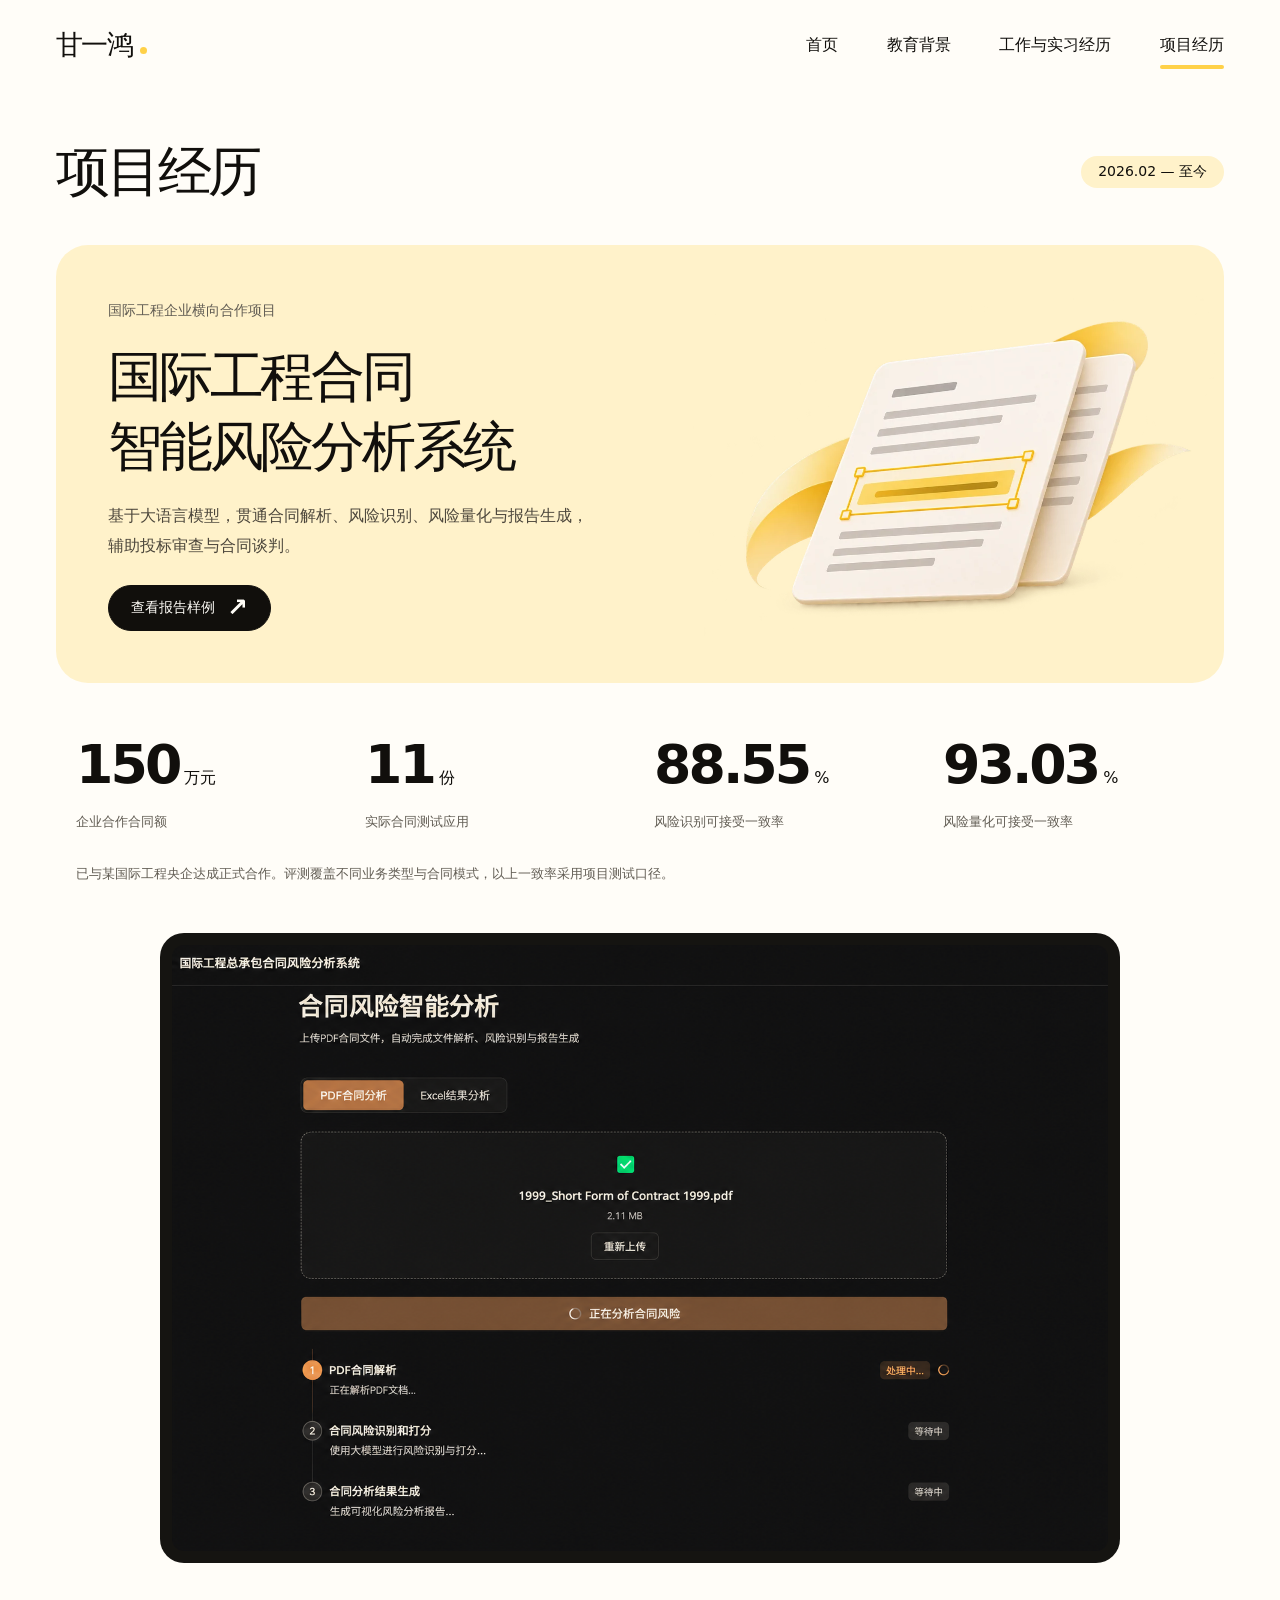
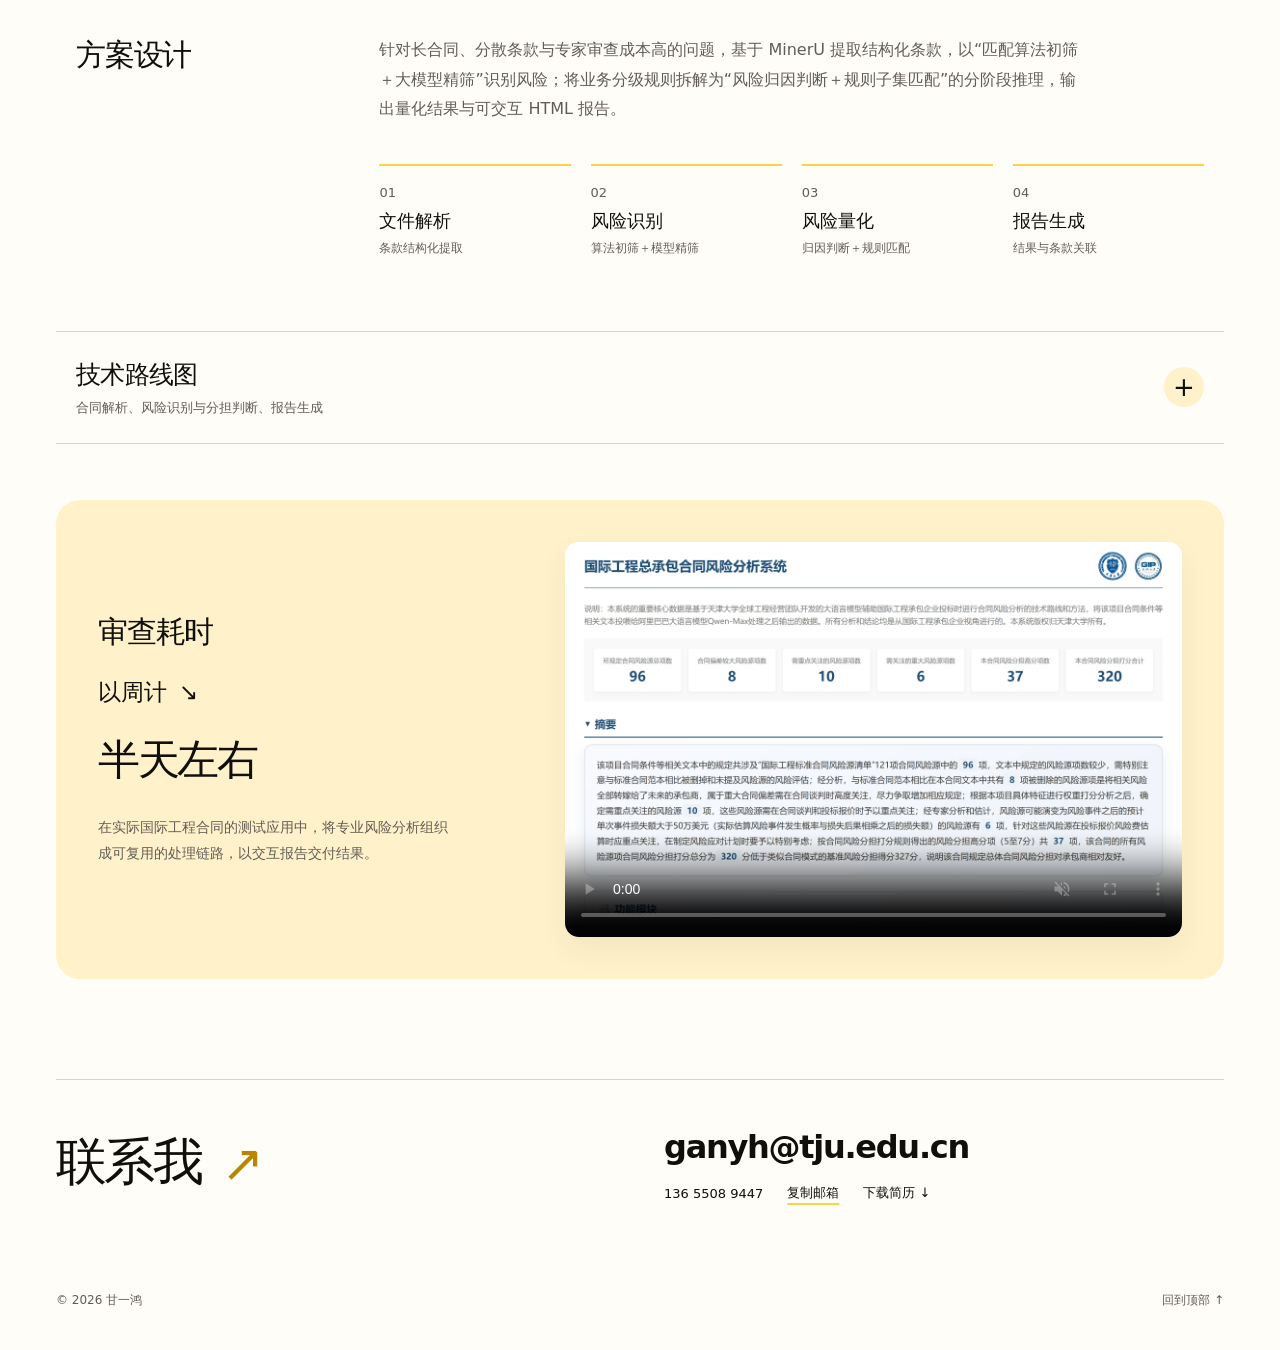
==== commit fce697fc: "Remove video status caption from portfolio" ====
--- a/portfolio/projects.html
+++ b/portfolio/projects.html
@@ -1,49 +1,49 @@
-<!doctype html>
-<html lang="zh-CN">
-<head>
-<meta charset="UTF-8">
-<meta name="viewport" content="width=device-width, initial-scale=1, viewport-fit=cover">
-<meta name="theme-color" content="#fffdf8">
-<meta name="description" content="甘一鸿，天津大学本硕，职业方向：AI、产品、业务销售。腾讯Cheso与数势科技产品经历，以及国际工程合同风险分析系统企业合作项目。">
-<meta property="og:title" content="项目经历 · 甘一鸿">
-<meta property="og:description" content="天津大学本硕 · AI产品 · 互联网大厂校招">
-<meta property="og:type" content="website">
-<title>项目经历 · 甘一鸿</title>
-<link rel="icon" href="assets/favicon.svg" type="image/svg+xml">
-<link rel="stylesheet" href="theme.css">
-<script src="app.js" defer></script>
-<link rel="canonical" href="https://agan0615.github.io/contract-risk-analysis-system/portfolio/projects.html">
-<meta property="og:url" content="https://agan0615.github.io/contract-risk-analysis-system/portfolio/projects.html">
-<meta property="og:image" content="https://agan0615.github.io/contract-risk-analysis-system/portfolio/assets/portrait-hd.webp">
-</head>
-<body class="page-projects">
-<a class="skip-link" href="#main">跳转到主要内容</a>
-<div class="reading-progress" aria-hidden="true"></div>
-<header class="site-header" id="top"><div class="header-inner wrap">
-<a class="brand" href="index.html" aria-label="甘一鸿的个人网站首页">甘一鸿<span class="brand-dot" aria-hidden="true"></span></a>
-<button class="menu-toggle" type="button" aria-expanded="false" aria-controls="main-nav" hidden><span>菜单</span><span class="menu-lines" aria-hidden="true"></span></button>
-<nav class="main-nav" id="main-nav" aria-label="主导航"><a href="index.html">首页</a><a href="education.html">教育背景</a><a href="experience.html">工作与实习经历</a><a href="projects.html" aria-current="page">项目经历</a></nav>
-</div></header>
-<main id="main"><section class="page-heading wrap hero-enter"><h1>项目经历</h1><span class="period-pill">2026.02 — 至今</span></section>
-<article class="project-page wrap" aria-labelledby="contract-title">
-<div class="case-hero contract-hero"><div class="case-hero-copy hero-enter"><p class="case-meta">国际工程企业横向合作项目</p><h2 id="contract-title">国际工程合同<br>智能风险分析系统</h2><p class="case-summary">基于大语言模型，贯通合同解析、风险识别、风险量化与报告生成，辅助投标审查与合同谈判。</p><a class="button button-primary button-small report-sample-link" href="https://agan0615.github.io/contract-risk-analysis-system/" target="_blank" rel="noopener noreferrer">查看报告样例 <span aria-hidden="true">↗</span><span class="sr-only">（在新窗口打开）</span></a></div><img class="case-hero-art" src="assets/contract-art.webp" width="960" height="640" alt="" fetchpriority="high"></div>
-<section class="project-results reveal" aria-label="项目应用成果"><div><strong>150<span>万元</span></strong><p>企业合作合同额</p></div><div><strong>11<span>份</span></strong><p>实际合同测试应用</p></div><div><strong>88.55<span>%</span></strong><p>风险识别可接受一致率</p></div><div><strong>93.03<span>%</span></strong><p>风险量化可接受一致率</p></div></section>
-<p class="results-note">已与某国际工程央企达成正式合作。评测覆盖不同业务类型与合同模式，以上一致率采用项目测试口径。</p>
-<a class="project-report image-frame media-zoom reveal" href="assets/contract-system-hd.webp" data-image-title="合同风险智能分析 · 系统工作界面" target="_blank" rel="noopener noreferrer" aria-label="放大查看合同风险智能分析系统的工作界面"><img src="assets/contract-system-hd.webp" width="1559" height="1009" alt="合同风险智能分析系统界面清晰复原，保留合同上传、解析、风险识别评分及报告生成流程" loading="lazy"><span class="zoom-hint" aria-hidden="true">查看大图 ↗</span></a>
-<section class="project-method reveal" aria-labelledby="method-title"><h3 id="method-title">方案设计</h3><div><p>针对长合同、分散条款与专家审查成本高的问题，基于 MinerU 提取结构化条款，以“匹配算法初筛＋大模型精筛”识别风险；将业务分级规则拆解为“风险归因判断＋规则子集匹配”的分阶段推理，输出量化结果与可交互 HTML 报告。</p><ol class="solution-flow"><li><span>01</span><h4>文件解析</h4><p>条款结构化提取</p></li><li><span>02</span><h4>风险识别</h4><p>算法初筛＋模型精筛</p></li><li><span>03</span><h4>风险量化</h4><p>归因判断＋规则匹配</p></li><li><span>04</span><h4>报告生成</h4><p>结果与条款关联</p></li></ol></div></section>
-<details class="roadmap-disclosure"><summary><span><strong>技术路线图</strong><small>合同解析、风险识别与分担判断、报告生成</small></span><span class="roadmap-action" aria-hidden="true">+</span></summary><div class="roadmap-panel"><div class="roadmap-scroll"><a class="image-frame media-zoom" href="assets/technical-roadmap.webp" data-image-title="完整技术路线图" target="_blank" rel="noopener noreferrer" aria-label="放大查看完整技术路线图"><img src="assets/technical-roadmap-preview.webp" width="1600" height="2845" alt="用户提供的技术路线图第1页，完整展示合同文件解析、风险识别及风险分担判断、风险分析报告生成的系统方案" loading="lazy"></a></div><a class="roadmap-full-link media-zoom" href="assets/technical-roadmap.webp" data-image-title="完整技术路线图" target="_blank" rel="noopener noreferrer">查看完整路线图 <span aria-hidden="true">↗</span></a></div></details>
-<section class="project-outcome reveal" aria-labelledby="outcome-title"><div><h3 id="outcome-title">审查耗时</h3><p class="time-comparison">以周计<span aria-hidden="true">↘</span><strong>半天左右</strong></p><p>在实际国际工程合同的测试应用中，将专业风险分析组织成可复用的处理链路，以交互报告交付结果。</p></div><div class="report-demo"><video class="report-video" data-report-demo controls muted loop playsinline preload="metadata" poster="assets/report-demo-poster.webp" width="1920" height="1230" aria-label="风险分析报告样例的高清滚动演示"><source src="assets/report-scroll-demo.mp4" type="video/mp4"><p>当前浏览器无法播放演示，请<a href="https://agan0615.github.io/contract-risk-analysis-system/" target="_blank" rel="noopener noreferrer">查看报告样例</a>。</p></video><p class="video-error" hidden>演示暂时无法播放，<a href="https://agan0615.github.io/contract-risk-analysis-system/" target="_blank" rel="noopener noreferrer">查看报告样例 ↗</a></p></div></section>
-</article>
+<!doctype html>
+<html lang="zh-CN">
+<head>
+<meta charset="UTF-8">
+<meta name="viewport" content="width=device-width, initial-scale=1, viewport-fit=cover">
+<meta name="theme-color" content="#fffdf8">
+<meta name="description" content="甘一鸿，天津大学本硕，职业方向：AI、产品、业务销售。腾讯Cheso与数势科技产品经历，以及国际工程合同风险分析系统企业合作项目。">
+<meta property="og:title" content="项目经历 · 甘一鸿">
+<meta property="og:description" content="天津大学本硕 · AI产品 · 互联网大厂校招">
+<meta property="og:type" content="website">
+<title>项目经历 · 甘一鸿</title>
+<link rel="icon" href="assets/favicon.svg" type="image/svg+xml">
+<link rel="stylesheet" href="theme.css">
+<script src="app.js" defer></script>
+<link rel="canonical" href="https://agan0615.github.io/contract-risk-analysis-system/portfolio/projects.html">
+<meta property="og:url" content="https://agan0615.github.io/contract-risk-analysis-system/portfolio/projects.html">
+<meta property="og:image" content="https://agan0615.github.io/contract-risk-analysis-system/portfolio/assets/portrait-hd.webp">
+</head>
+<body class="page-projects">
+<a class="skip-link" href="#main">跳转到主要内容</a>
+<div class="reading-progress" aria-hidden="true"></div>
+<header class="site-header" id="top"><div class="header-inner wrap">
+<a class="brand" href="index.html" aria-label="甘一鸿的个人网站首页">甘一鸿<span class="brand-dot" aria-hidden="true"></span></a>
+<button class="menu-toggle" type="button" aria-expanded="false" aria-controls="main-nav" hidden><span>菜单</span><span class="menu-lines" aria-hidden="true"></span></button>
+<nav class="main-nav" id="main-nav" aria-label="主导航"><a href="index.html">首页</a><a href="education.html">教育背景</a><a href="experience.html">工作与实习经历</a><a href="projects.html" aria-current="page">项目经历</a></nav>
+</div></header>
+<main id="main"><section class="page-heading wrap hero-enter"><h1>项目经历</h1><span class="period-pill">2026.02 — 至今</span></section>
+<article class="project-page wrap" aria-labelledby="contract-title">
+<div class="case-hero contract-hero"><div class="case-hero-copy hero-enter"><p class="case-meta">国际工程企业横向合作项目</p><h2 id="contract-title">国际工程合同<br>智能风险分析系统</h2><p class="case-summary">基于大语言模型，贯通合同解析、风险识别、风险量化与报告生成，辅助投标审查与合同谈判。</p><a class="button button-primary button-small report-sample-link" href="https://agan0615.github.io/contract-risk-analysis-system/" target="_blank" rel="noopener noreferrer">查看报告样例 <span aria-hidden="true">↗</span><span class="sr-only">（在新窗口打开）</span></a></div><img class="case-hero-art" src="assets/contract-art.webp" width="960" height="640" alt="" fetchpriority="high"></div>
+<section class="project-results reveal" aria-label="项目应用成果"><div><strong>150<span>万元</span></strong><p>企业合作合同额</p></div><div><strong>11<span>份</span></strong><p>实际合同测试应用</p></div><div><strong>88.55<span>%</span></strong><p>风险识别可接受一致率</p></div><div><strong>93.03<span>%</span></strong><p>风险量化可接受一致率</p></div></section>
+<p class="results-note">已与某国际工程央企达成正式合作。评测覆盖不同业务类型与合同模式，以上一致率采用项目测试口径。</p>
+<a class="project-report image-frame media-zoom reveal" href="assets/contract-system-hd.webp" data-image-title="合同风险智能分析 · 系统工作界面" target="_blank" rel="noopener noreferrer" aria-label="放大查看合同风险智能分析系统的工作界面"><img src="assets/contract-system-hd.webp" width="1559" height="1009" alt="合同风险智能分析系统界面清晰复原，保留合同上传、解析、风险识别评分及报告生成流程" loading="lazy"><span class="zoom-hint" aria-hidden="true">查看大图 ↗</span></a>
+<section class="project-method reveal" aria-labelledby="method-title"><h3 id="method-title">方案设计</h3><div><p>针对长合同、分散条款与专家审查成本高的问题，基于 MinerU 提取结构化条款，以“匹配算法初筛＋大模型精筛”识别风险；将业务分级规则拆解为“风险归因判断＋规则子集匹配”的分阶段推理，输出量化结果与可交互 HTML 报告。</p><ol class="solution-flow"><li><span>01</span><h4>文件解析</h4><p>条款结构化提取</p></li><li><span>02</span><h4>风险识别</h4><p>算法初筛＋模型精筛</p></li><li><span>03</span><h4>风险量化</h4><p>归因判断＋规则匹配</p></li><li><span>04</span><h4>报告生成</h4><p>结果与条款关联</p></li></ol></div></section>
+<details class="roadmap-disclosure"><summary><span><strong>技术路线图</strong><small>合同解析、风险识别与分担判断、报告生成</small></span><span class="roadmap-action" aria-hidden="true">+</span></summary><div class="roadmap-panel"><div class="roadmap-scroll"><a class="image-frame media-zoom" href="assets/technical-roadmap.webp" data-image-title="完整技术路线图" target="_blank" rel="noopener noreferrer" aria-label="放大查看完整技术路线图"><img src="assets/technical-roadmap-preview.webp" width="1600" height="2845" alt="用户提供的技术路线图第1页，完整展示合同文件解析、风险识别及风险分担判断、风险分析报告生成的系统方案" loading="lazy"></a></div><a class="roadmap-full-link media-zoom" href="assets/technical-roadmap.webp" data-image-title="完整技术路线图" target="_blank" rel="noopener noreferrer">查看完整路线图 <span aria-hidden="true">↗</span></a></div></details>
+<section class="project-outcome reveal" aria-labelledby="outcome-title"><div><h3 id="outcome-title">审查耗时</h3><p class="time-comparison">以周计<span aria-hidden="true">↘</span><strong>半天左右</strong></p><p>在实际国际工程合同的测试应用中，将专业风险分析组织成可复用的处理链路，以交互报告交付结果。</p></div><div class="report-demo"><video class="report-video" data-report-demo controls muted loop playsinline preload="metadata" poster="assets/report-demo-poster.webp" width="1920" height="1230" aria-label="风险分析报告样例的高清滚动演示"><source src="assets/report-scroll-demo.mp4" type="video/mp4"></video></div></section>
+</article>
 
 
 
 
-</main>
-<section class="contact-strip wrap" id="contact" aria-labelledby="contact-title">
-<div><h2 id="contact-title">联系我<span aria-hidden="true">↗</span></h2></div>
-<div class="contact-links"><a href="mailto:ganyh@tju.edu.cn" class="contact-email">ganyh@tju.edu.cn</a><div class="contact-small"><a href="tel:+8613655089447">136 5508 9447</a><button class="text-link" id="copy-email" type="button" hidden>复制邮箱</button><a href="assets/resume.pdf" download="甘一鸿-个人简历.pdf">下载简历 ↓</a></div><p class="copy-status" id="copy-status" role="status" aria-live="polite"></p></div>
-</section>
-<footer class="footer wrap"><span>© <span id="current-year">2026</span> 甘一鸿</span><a href="#top">回到顶部 ↑</a></footer>
-<dialog class="image-dialog" aria-labelledby="image-dialog-title"><div class="image-dialog-heading"><h2 id="image-dialog-title">系统界面</h2><div class="image-dialog-actions"><button type="button" class="image-size-toggle" aria-pressed="false">原图尺寸</button><button type="button" class="dialog-close" aria-label="关闭大图">关闭 <span aria-hidden="true">×</span></button></div></div><div class="dialog-canvas" tabindex="0" aria-label="图片区域，可滚动查看"><img alt="" class="dialog-image"></div></dialog>
-</body>
+</main>
+<section class="contact-strip wrap" id="contact" aria-labelledby="contact-title">
+<div><h2 id="contact-title">联系我<span aria-hidden="true">↗</span></h2></div>
+<div class="contact-links"><a href="mailto:ganyh@tju.edu.cn" class="contact-email">ganyh@tju.edu.cn</a><div class="contact-small"><a href="tel:+8613655089447">136 5508 9447</a><button class="text-link" id="copy-email" type="button" hidden>复制邮箱</button><a href="assets/resume.pdf" download="甘一鸿-个人简历.pdf">下载简历 ↓</a></div><p class="copy-status" id="copy-status" role="status" aria-live="polite"></p></div>
+</section>
+<footer class="footer wrap"><span>© <span id="current-year">2026</span> 甘一鸿</span><a href="#top">回到顶部 ↑</a></footer>
+<dialog class="image-dialog" aria-labelledby="image-dialog-title"><div class="image-dialog-heading"><h2 id="image-dialog-title">系统界面</h2><div class="image-dialog-actions"><button type="button" class="image-size-toggle" aria-pressed="false">原图尺寸</button><button type="button" class="dialog-close" aria-label="关闭大图">关闭 <span aria-hidden="true">×</span></button></div></div><div class="dialog-canvas" tabindex="0" aria-label="图片区域，可滚动查看"><img alt="" class="dialog-image"></div></dialog>
+</body>
 </html>
--- a/portfolio/theme.css
+++ b/portfolio/theme.css
@@ -596,7 +596,5 @@
 .project-outcome .report-demo { min-width: 0; }
 .report-demo { position: relative; overflow: hidden; border-radius: 14px; background: var(--paper); box-shadow: 0 12px 30px oklch(0.3 0.03 82 / .06); }
 .report-video { display: block; width: 100%; height: auto; aspect-ratio: 1920 / 1230; background: var(--paper); }
-.video-error { padding: 12px 18px; font-size: 13px; }
-.video-error a { text-decoration: underline; text-underline-offset: 4px; }
 .project-report { max-width: 960px; }
 
